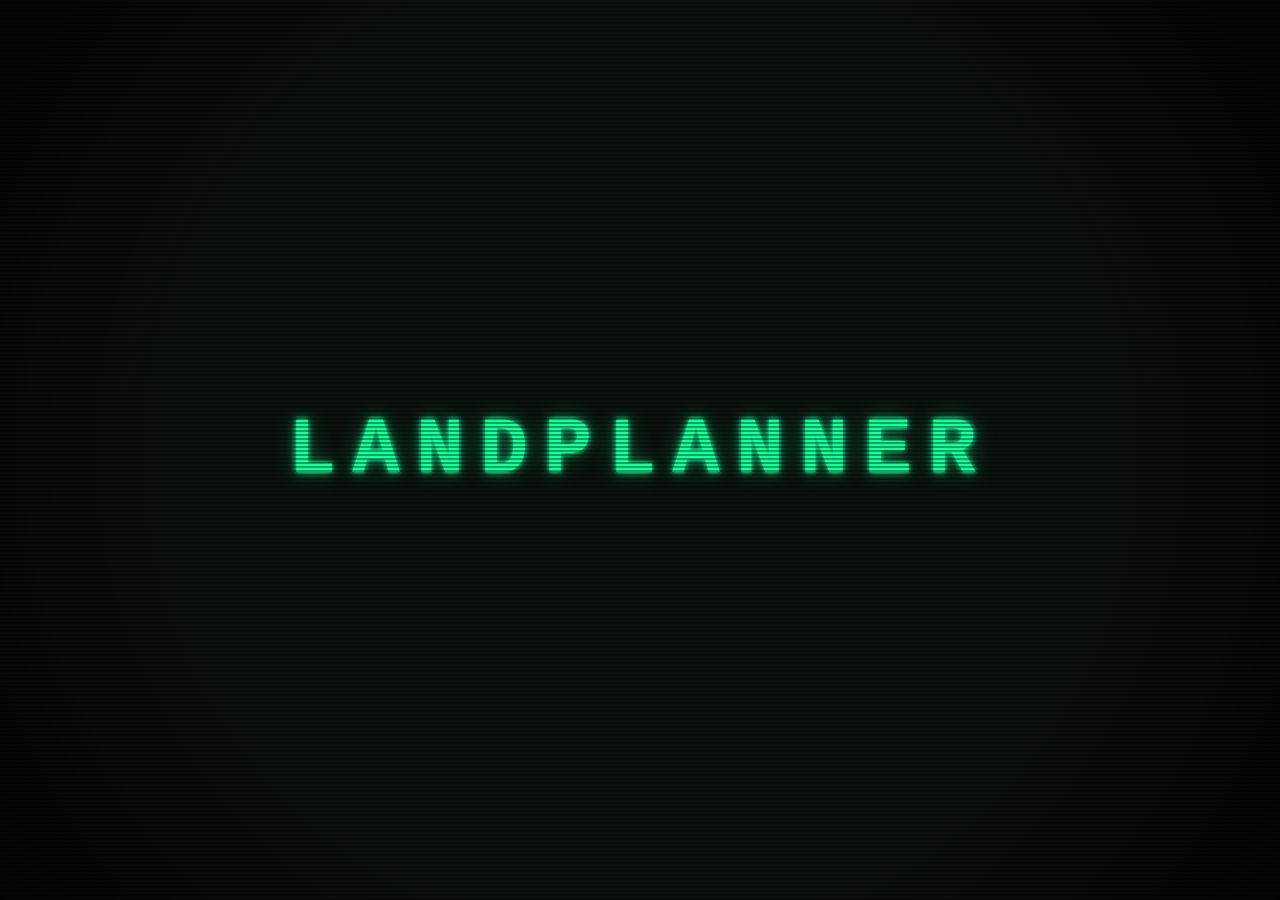
==== index.html @ 31d1264f "Create index.html" ====
<!DOCTYPE html>
<html lang="en">
<head>
  <meta charset="UTF-8">
  <meta name="viewport" content="width=device-width, initial-scale=1.0">
  <title>Pip-Boy Terminal</title>
  <style>
    * {
      box-sizing: border-box;
      margin: 0;
      padding: 0;
    }

    body {
      display: flex;
      justify-content: center;
      align-items: center;
      min-height: 100vh;
      background-color: #0c120c;
      font-family: "Courier New", Courier, monospace;
      overflow: hidden;
      position: relative;
    }

    /* CRT scanline effect */
    body::before {
      content: " ";
      position: absolute;
      top: 0;
      left: 0;
      bottom: 0;
      right: 0;
      background: linear-gradient(
        rgba(18, 16, 16, 0) 50%, 
        rgba(0, 0, 0, 0.35) 50%
      );
      background-size: 100% 4px;
      z-index: 2;
      pointer-events: none;
    }

    /* Screen flicker & vignette */
    body::after {
      content: " ";
      position: absolute;
      top: 0;
      left: 0;
      bottom: 0;
      right: 0;
      background: radial-gradient(
        circle at center,
        transparent 60%,
        rgba(0, 0, 0, 0.8) 100%
      );
      z-index: 3;
      pointer-events: none;
    }

    .terminal-text {
      color: #1bfd9c;
      font-size: clamp(2.5rem, 8vw, 5rem);
      font-weight: 700;
      letter-spacing: 0.2em;
      text-transform: uppercase;
      text-shadow: 
        0 0 4px #1bfd9c,
        0 0 10px rgba(27, 253, 156, 0.7),
        0 0 25px rgba(27, 253, 156, 0.4);
      z-index: 1;
      animation: flicker 0.15s infinite alternate;
    }

    @keyframes flicker {
      0% {
        opacity: 0.96;
      }
      100% {
        opacity: 1;
      }
    }
  </style>
</head>
<body>
  <div class="terminal-text">Landplanner</div>
</body>
</html>
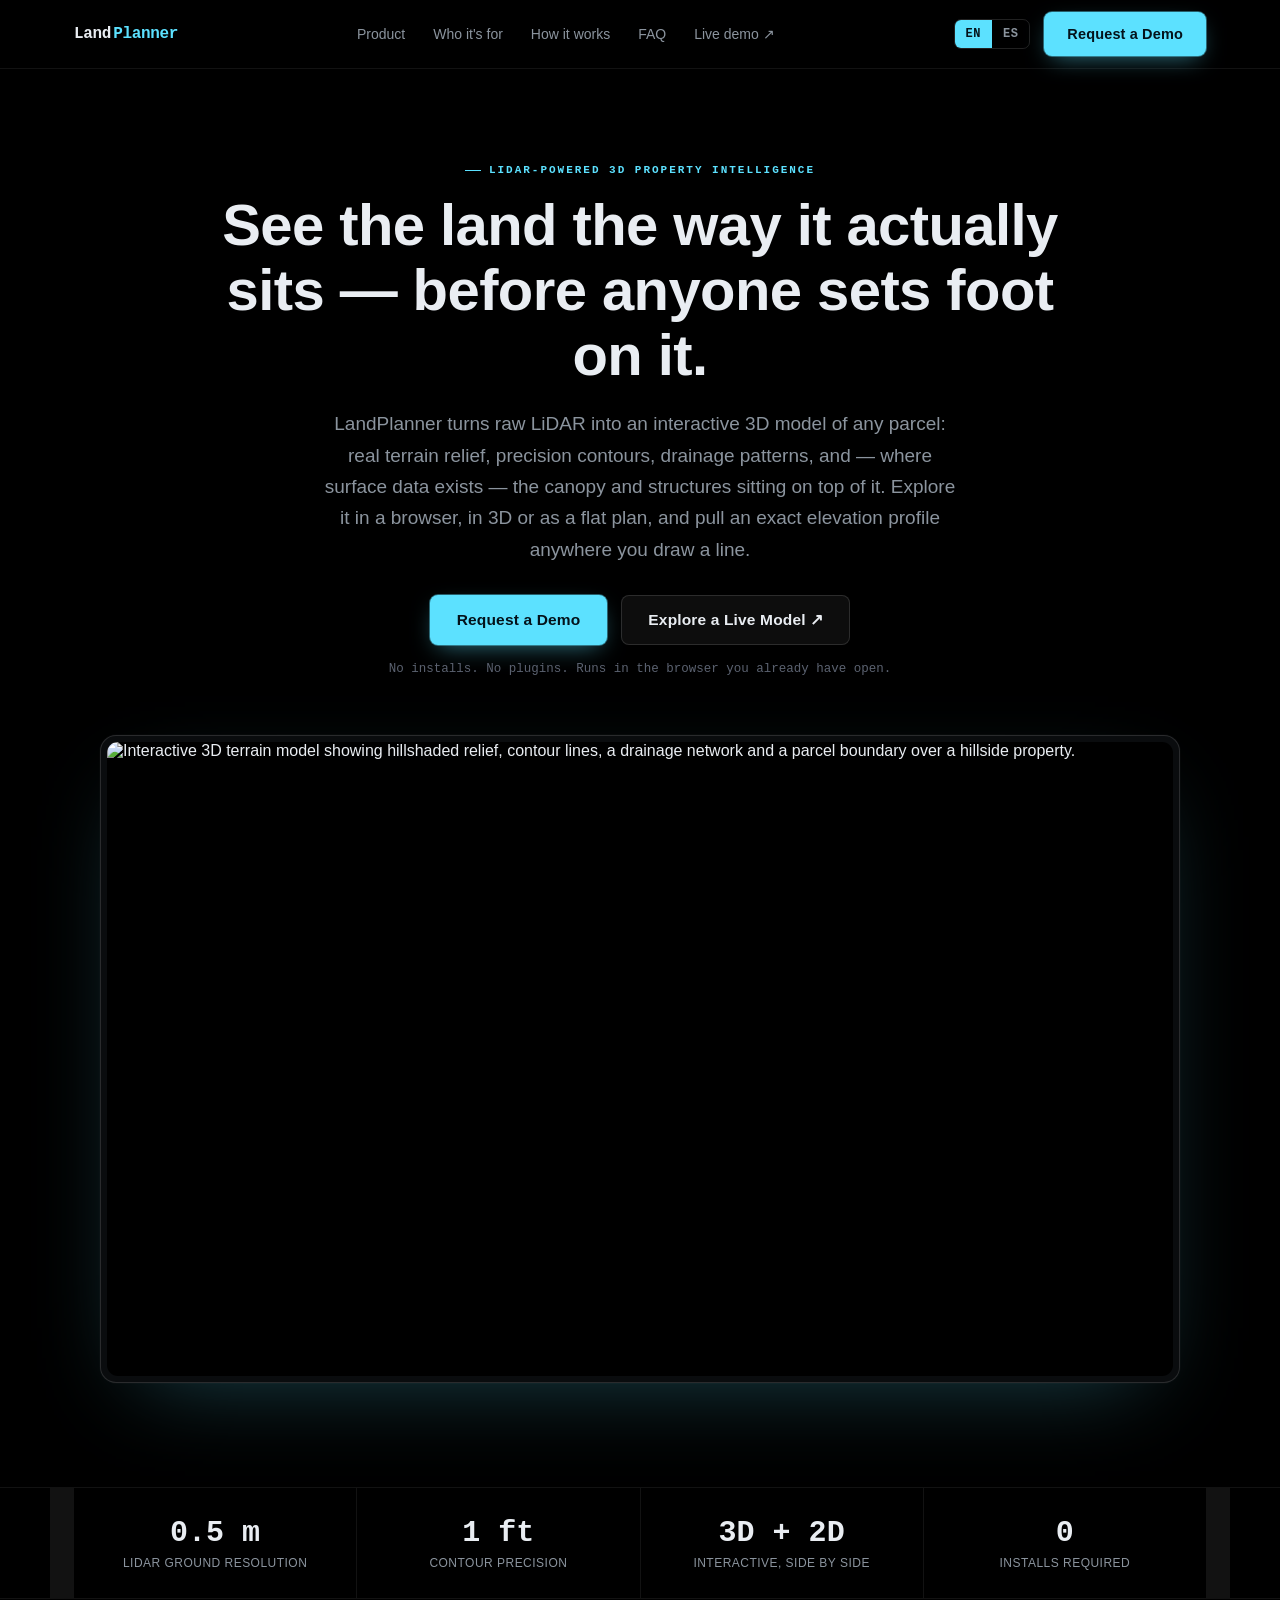
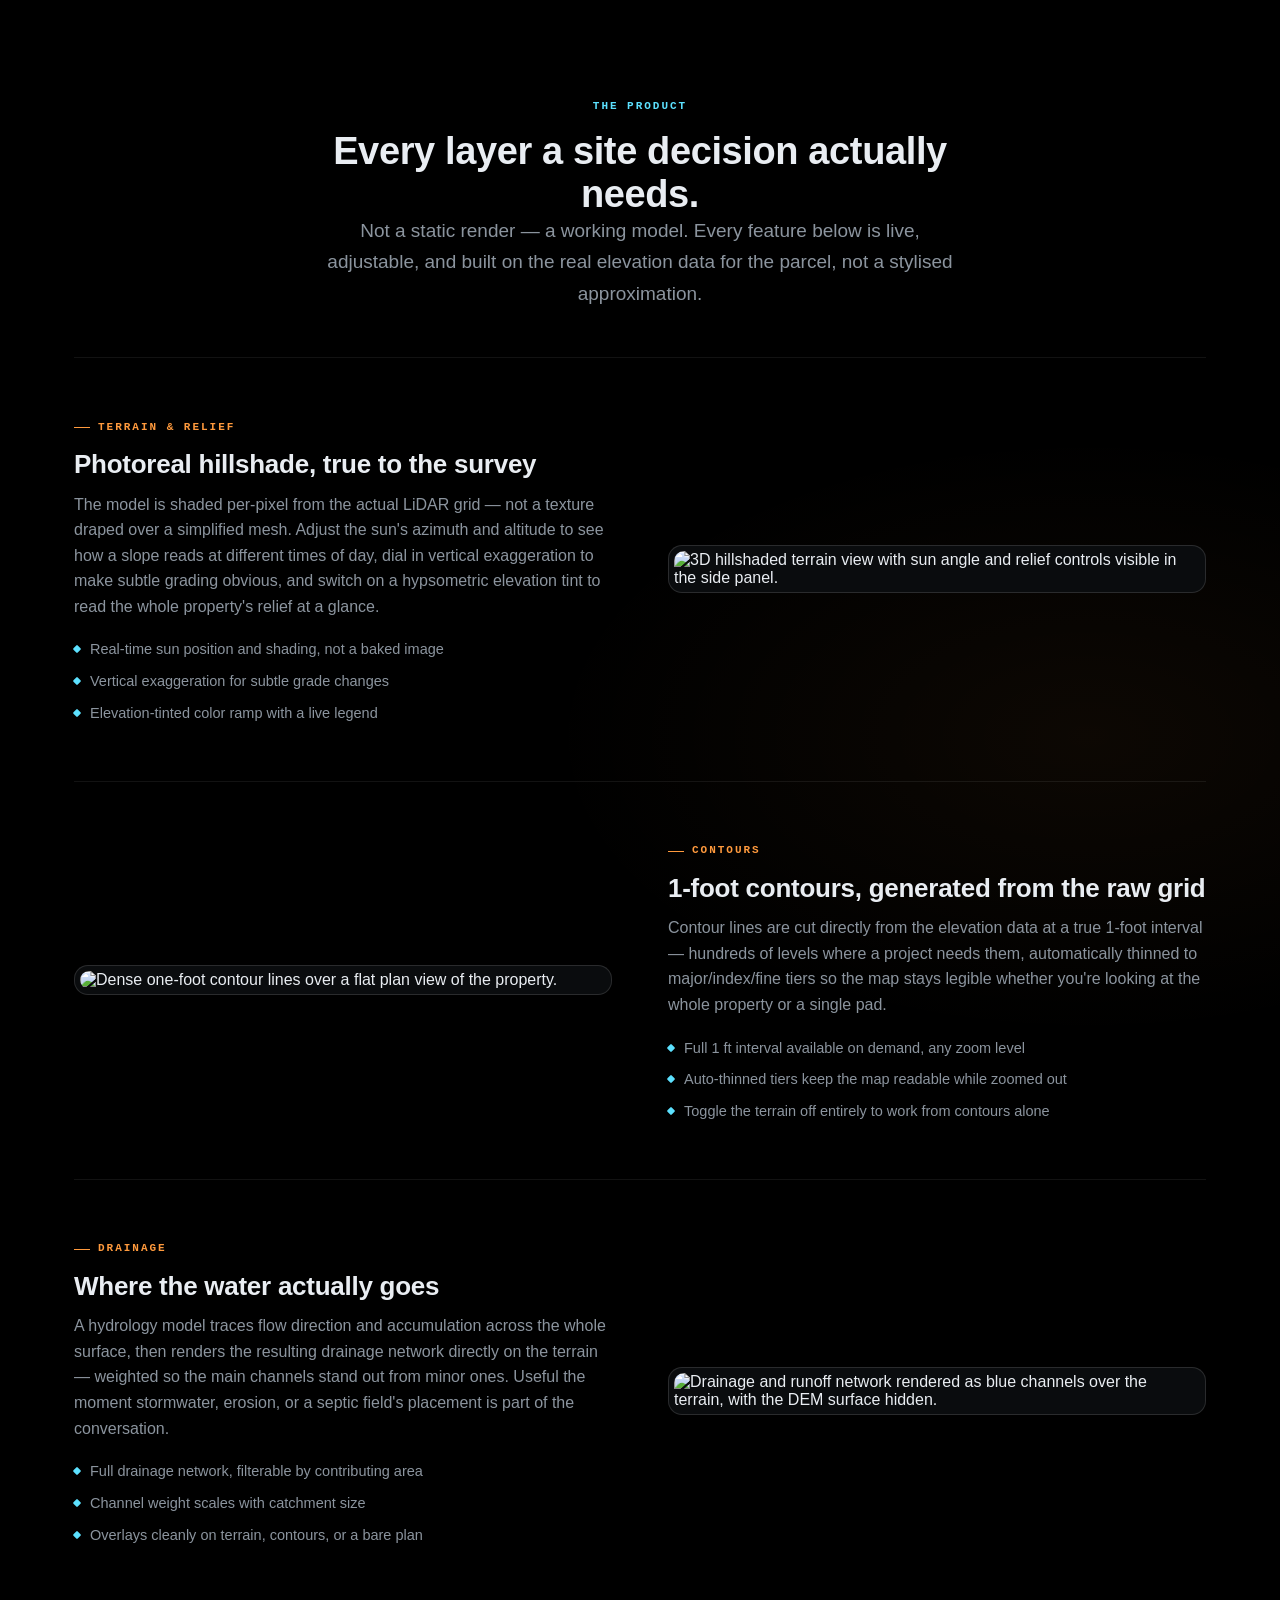
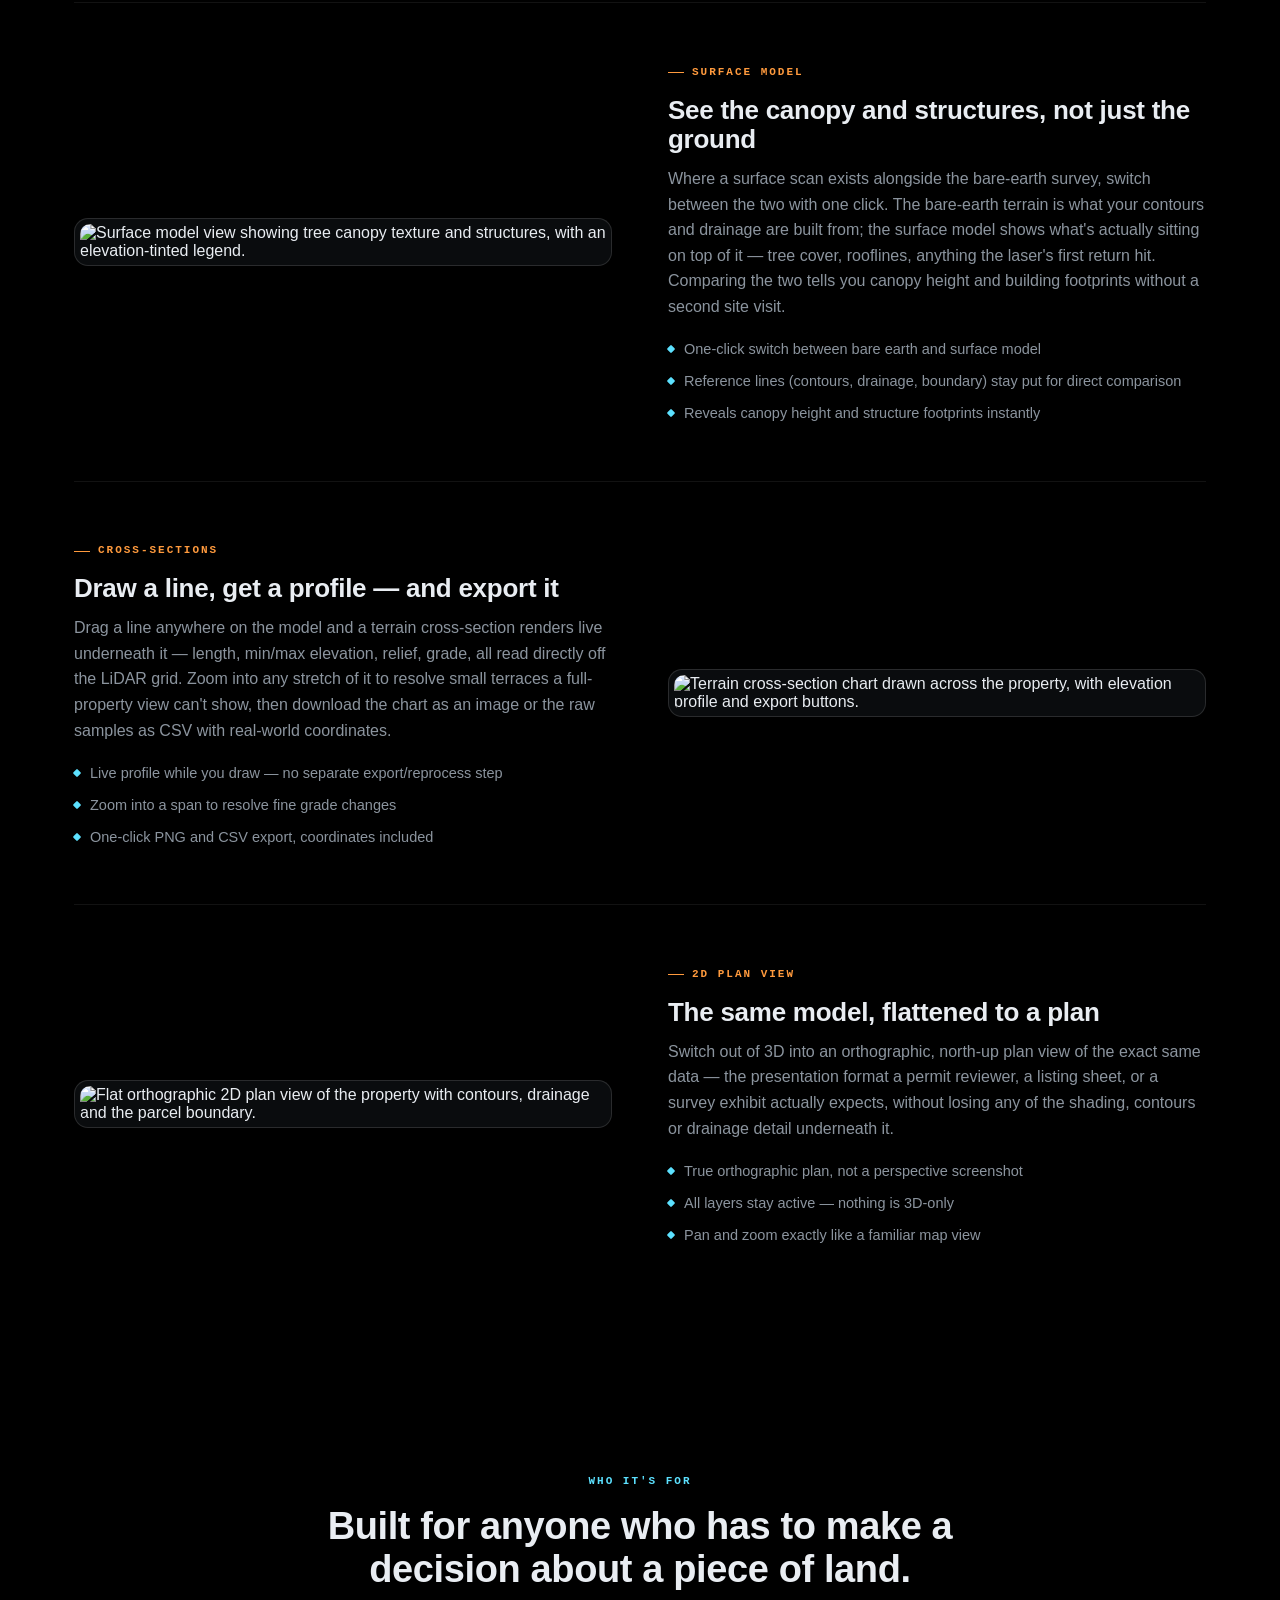
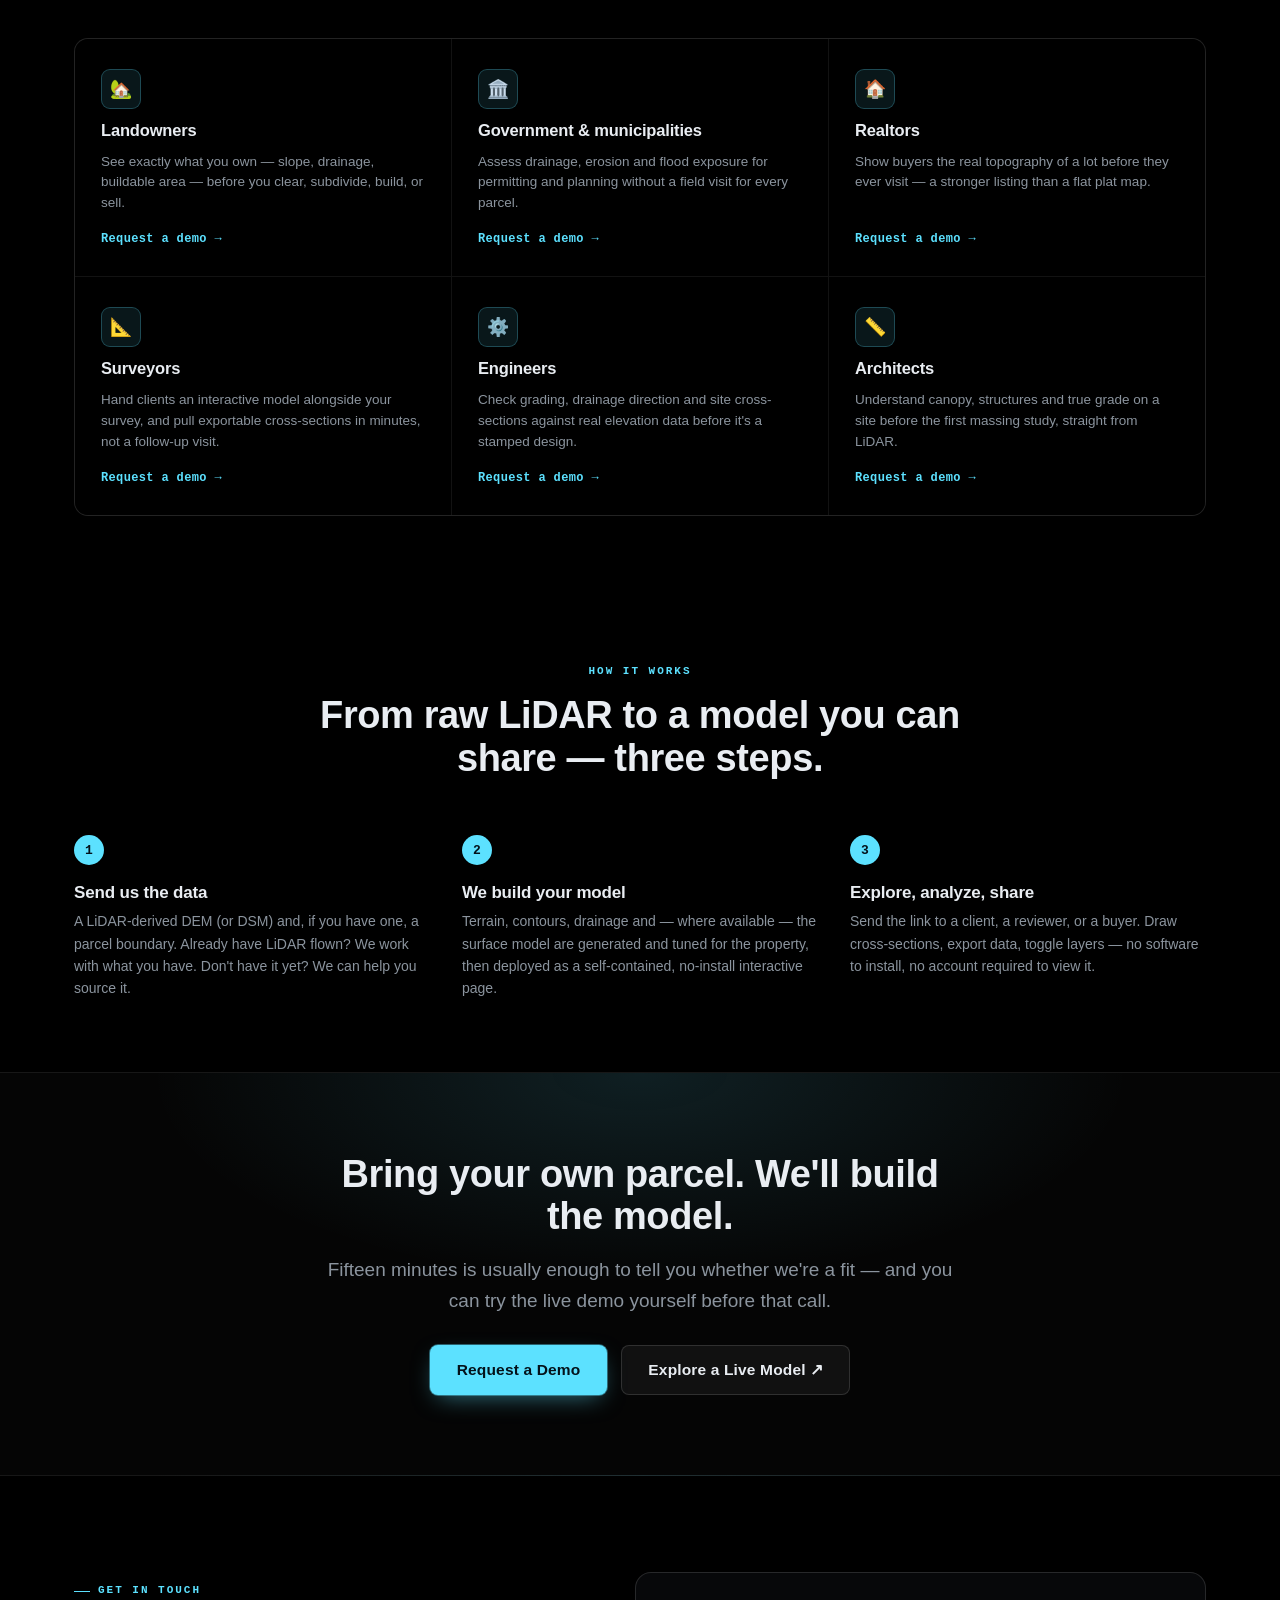
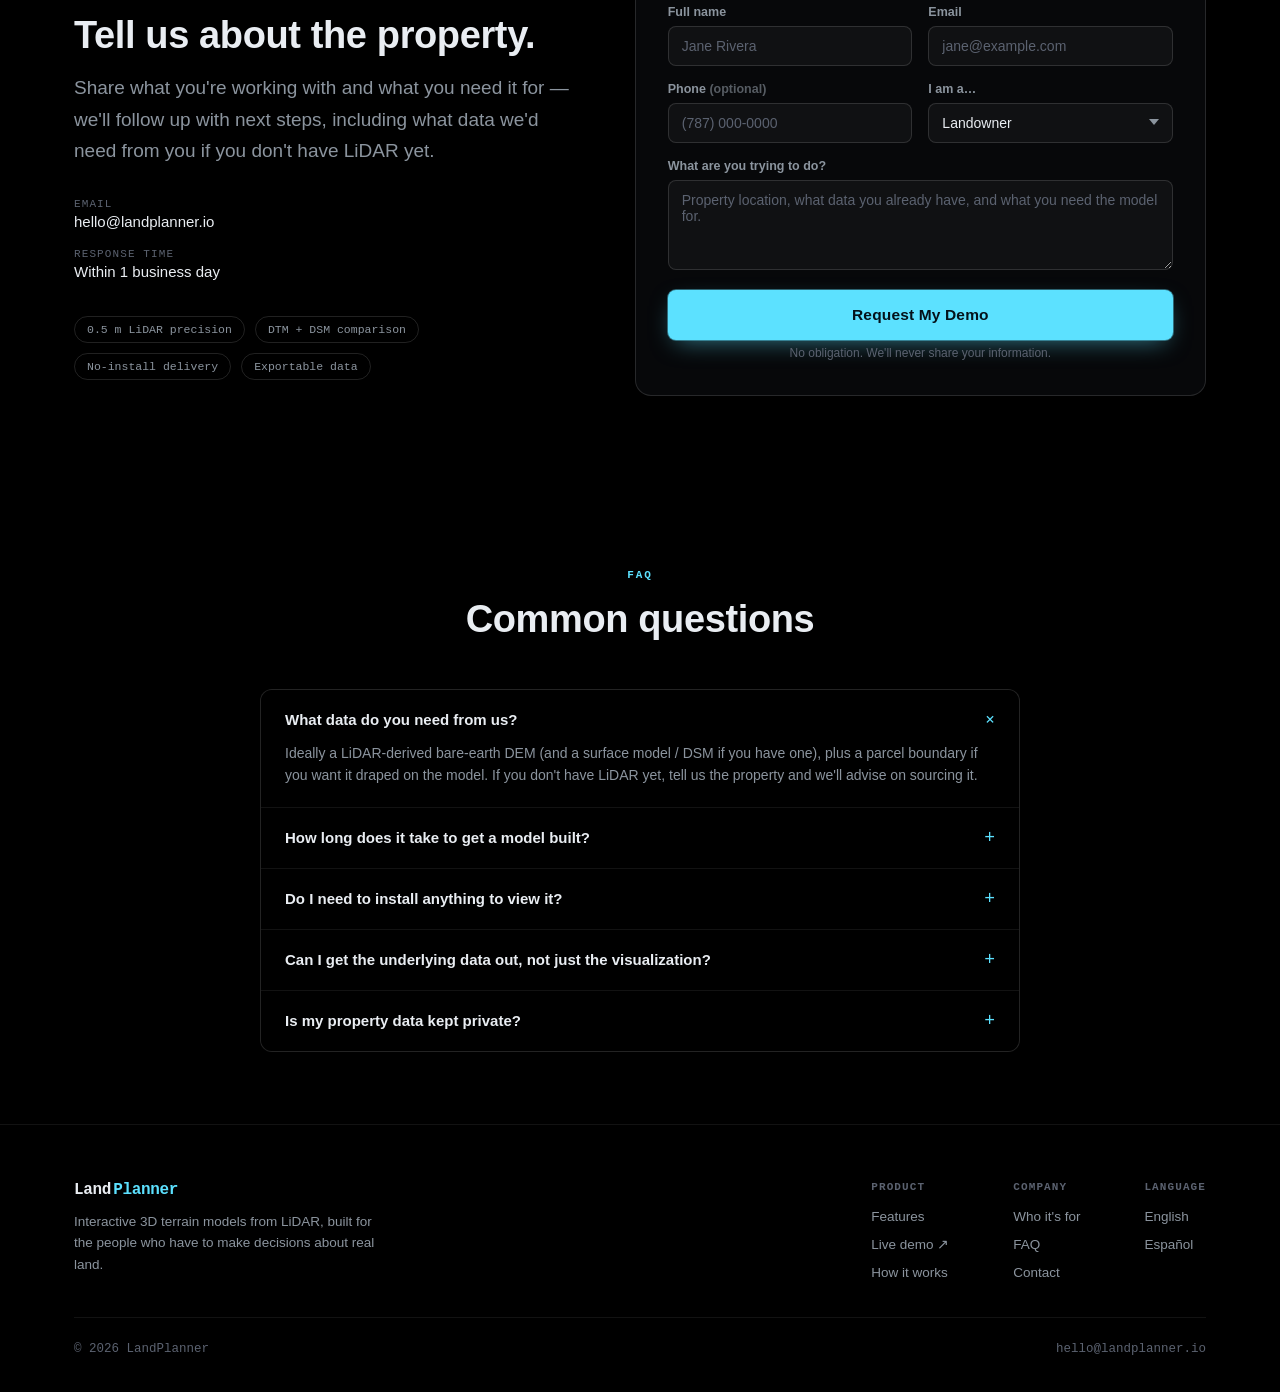
==== commit ee5a2157: "Add files via upload" ====
--- a/index.html
+++ b/index.html
@@ -1,86 +1,24 @@
-<!DOCTYPE html>
+<!doctype html>
 <html lang="en">
 <head>
-  <meta charset="UTF-8">
-  <meta name="viewport" content="width=device-width, initial-scale=1.0">
-  <title>Pip-Boy Terminal</title>
-  <style>
-    * {
-      box-sizing: border-box;
-      margin: 0;
-      padding: 0;
-    }
-
-    body {
-      display: flex;
-      justify-content: center;
-      align-items: center;
-      min-height: 100vh;
-      background-color: #0c120c;
-      font-family: "Courier New", Courier, monospace;
-      overflow: hidden;
-      position: relative;
-    }
-
-    /* CRT scanline effect */
-    body::before {
-      content: " ";
-      position: absolute;
-      top: 0;
-      left: 0;
-      bottom: 0;
-      right: 0;
-      background: linear-gradient(
-        rgba(18, 16, 16, 0) 50%, 
-        rgba(0, 0, 0, 0.35) 50%
-      );
-      background-size: 100% 4px;
-      z-index: 2;
-      pointer-events: none;
-    }
-
-    /* Screen flicker & vignette */
-    body::after {
-      content: " ";
-      position: absolute;
-      top: 0;
-      left: 0;
-      bottom: 0;
-      right: 0;
-      background: radial-gradient(
-        circle at center,
-        transparent 60%,
-        rgba(0, 0, 0, 0.8) 100%
-      );
-      z-index: 3;
-      pointer-events: none;
-    }
-
-    .terminal-text {
-      color: #1bfd9c;
-      font-size: clamp(2.5rem, 8vw, 5rem);
-      font-weight: 700;
-      letter-spacing: 0.2em;
-      text-transform: uppercase;
-      text-shadow: 
-        0 0 4px #1bfd9c,
-        0 0 10px rgba(27, 253, 156, 0.7),
-        0 0 25px rgba(27, 253, 156, 0.4);
-      z-index: 1;
-      animation: flicker 0.15s infinite alternate;
-    }
-
-    @keyframes flicker {
-      0% {
-        opacity: 0.96;
-      }
-      100% {
-        opacity: 1;
-      }
-    }
-  </style>
+<meta charset="utf-8">
+<meta name="viewport" content="width=device-width, initial-scale=1">
+<title>LandPlanner</title>
+<link rel="icon" href="data:,">
+<script>
+  // Route by the browser's own language preference. Only ever chooses
+  // between the two pages this site actually has — everything else falls
+  // back to English.
+  var lang = (navigator.language || navigator.userLanguage || 'en').toLowerCase();
+  location.replace(lang.indexOf('es') === 0 ? 'es.html' : 'en.html');
+</script>
+<meta http-equiv="refresh" content="0; url=en.html">
 </head>
-<body>
-  <div class="terminal-text">Landplanner</div>
+<body style="background:#000;color:#8b949e;font:14px ui-sans-serif,sans-serif;padding:40px;">
+  <p>
+    Redirecting… If you are not redirected automatically, choose a language:
+    <a href="en.html" style="color:#5ce1ff">English</a> ·
+    <a href="es.html" style="color:#5ce1ff">Español</a>
+  </p>
 </body>
 </html>
